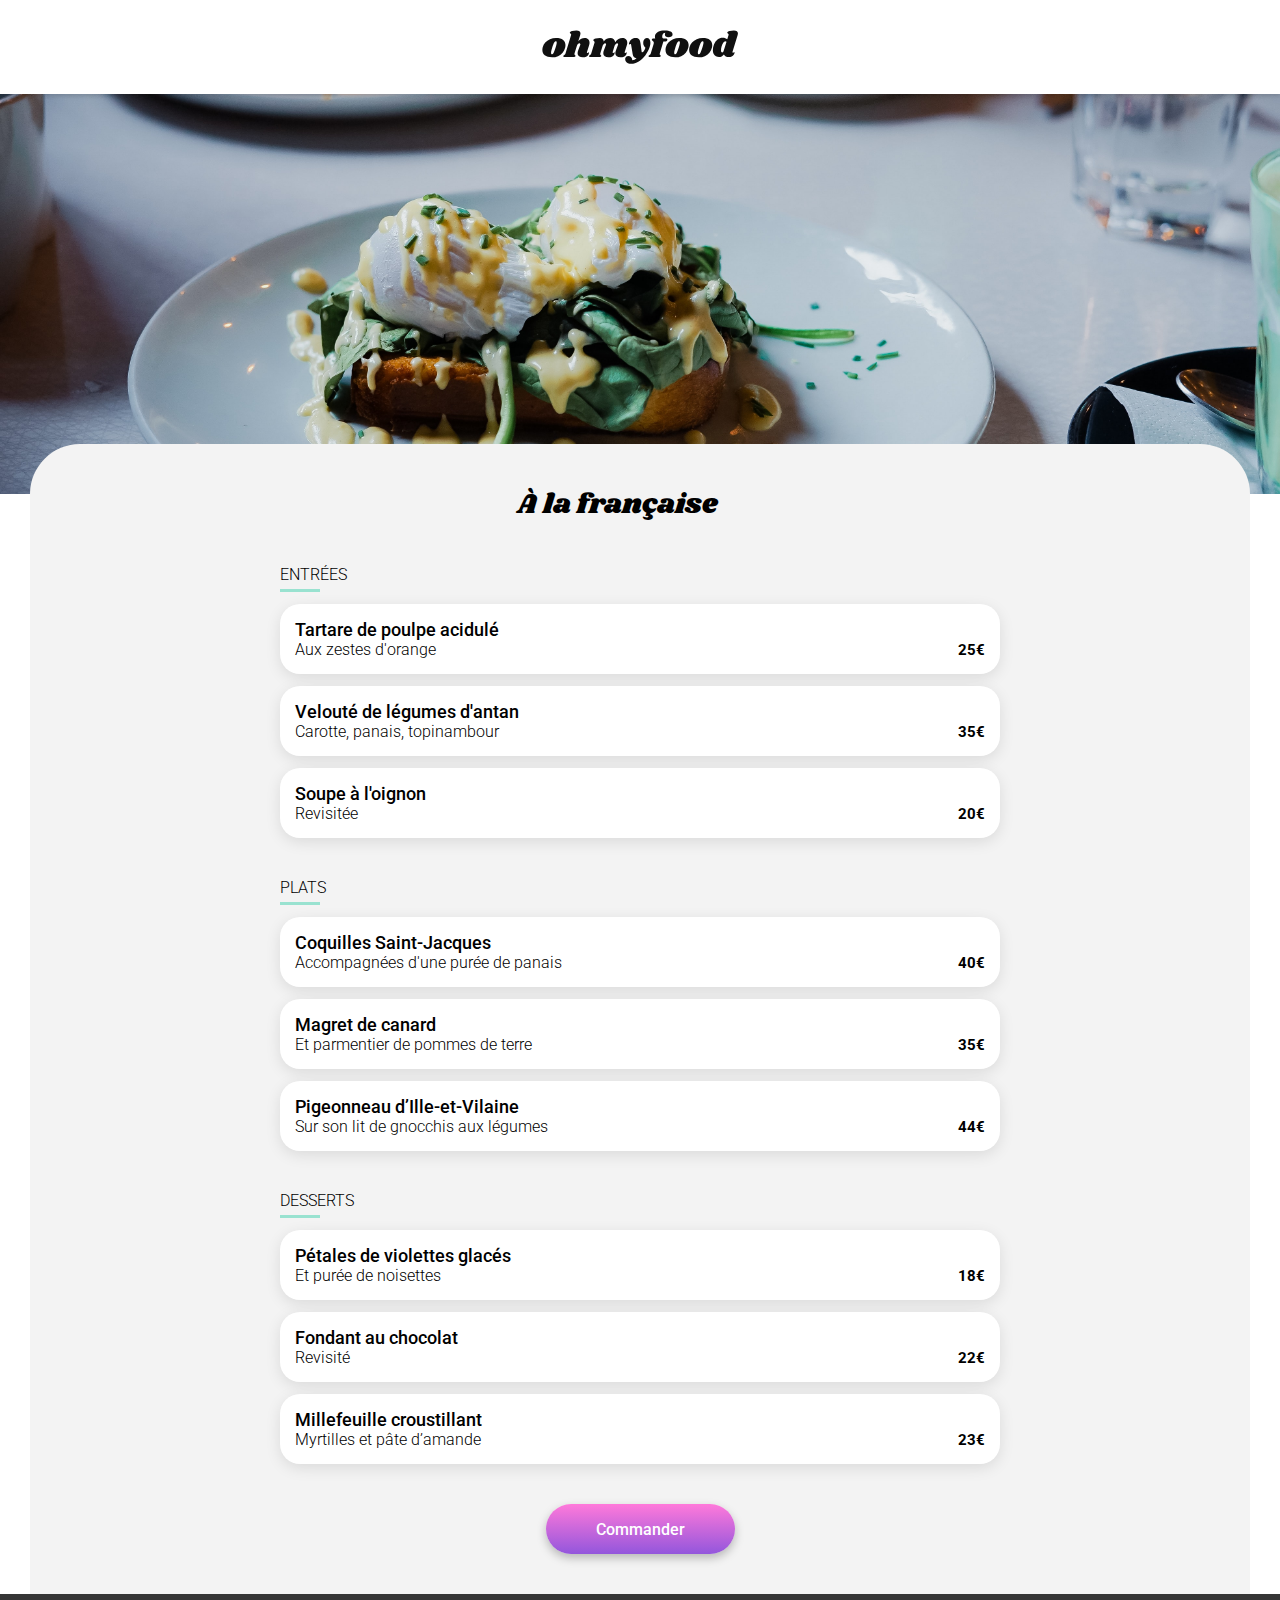
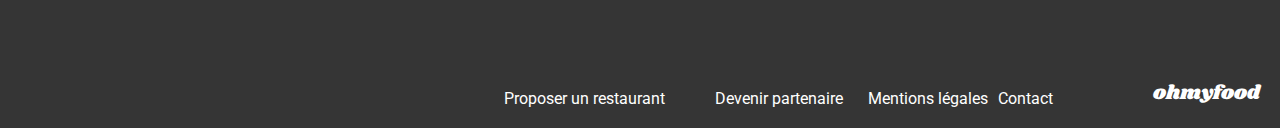
==== restaurants/menu_a_la_francaise.html @ 2fc17d80 "Ajout des pages menu pour chaque restaurant" ====
<!DOCTYPE html>
<html lang="fr">

<head>
    <title>Menu - À la française</title>
    <meta charset="utf-8">
    <meta name="viewport" content="width=device-width, initial-scale=1">
    <link rel="stylesheet" href="../assets/css/main.css">
    <link rel="stylesheet" href="../assets/css/animation.css">
    <link rel="stylesheet" href="../assets/css/menu.css">
    <link rel="preconnect" href="https://fonts.googleapis.com">
    <link rel="preconnect" href="https://fonts.gstatic.com" crossorigin>
    <link href="https://fonts.googleapis.com/css2?family=Roboto:wght@100;300;400;500;700;900&family=Shrikhand&display=swap" rel="stylesheet">
    <link rel="stylesheet" href="https://cdnjs.cloudflare.com/ajax/libs/font-awesome/6.4.2/css/all.min.css"
        integrity="sha512-z3gLpd7yknf1YoNbCzqRKc4qyor8gaKU1qmn+CShxbuBusANI9QpRohGBreCFkKxLhei6S9CQXFEbbKuqLg0DA=="
        crossorigin="anonymous" referrerpolicy="no-referrer">
</head>

<body>

<header>
    <nav>
        <a class="back_button" href="../index.html">
            <i class="fa-solid fa-arrow-left"></i>
        </a>
        <img src="../assets/images/logo/ohmyfood@2x.svg" alt="Logo OhMyFood">
    </nav>
</header>

<main>
    <img class="background-image" src="../assets/images/restaurants/toa-heftiba-DQKerTsQwi0-unsplash.jpg">
    <div class="restaurant">
        <div class="restaurant__nom">
            <h1>À la française</h1>
            <i class="fa-regular fa-heart"></i>
        </div>
        <div class="restaurant__menu">
            <h2 class="restaurant__menu--service">ENTRÉES</h2>
            <div class="restaurant__menu--plats">
                <article class="card">
                    <div class="card__text">
                        <h3>Tartare de poulpe acidulé</h3>
                        <p>Aux zestes d'orange</p>
                    </div>
                    <p class="card__prix">25€</p>
                </article>
                <article class="card">
                    <div class="card__text">
                        <h3>Velouté de légumes d'antan</h3>
                        <p>Carotte, panais, topinambour</p>
                    </div>
                    <p class="card__prix">35€</p>
                </article>
                <article class="card">
                    <div class="card__text">
                        <h3>Soupe à l'oignon</h3>
                        <p>Revisitée</p>
                    </div>
                    <p class="card__prix">20€</p>
                </article>
            </div>
        </div>
        <div class="restaurant__menu">
            <h2 class="restaurant__menu--service">PLATS</h2>
            <div class="restaurant__menu--plats">
                <article class="card">
                    <div class="card__text">
                        <h3>Coquilles Saint-Jacques</h3>
                        <p>Accompagnées d'une purée de panais</p>
                    </div>
                    <p class="card__prix">40€</p>
                </article>
                <article class="card">
                    <div class="card__text">
                        <h3>Magret de canard</h3>
                        <p>Et parmentier de pommes de terre</p>
                    </div>
                    <p class="card__prix">35€</p>
                </article>
                <article class="card">
                    <div class="card__text">
                        <h3>Pigeonneau d’Ille-et-Vilaine</h3>
                        <p>Sur son lit de gnocchis aux légumes</p>
                    </div>
                    <p class="card__prix">44€</p>
                </article>
            </div>
        </div>
        <div class="restaurant__menu">
            <h2 class="restaurant__menu--service">DESSERTS</h2>
            <div class="restaurant__menu--plats">
                <article class="card">
                    <div class="card__text">
                        <h3>Pétales de violettes glacés</h3>
                        <p>Et purée de noisettes</p>
                    </div>
                    <p class="card__prix">18€</p>
                </article>
                <article class="card">
                    <div class="card__text">
                        <h3>Fondant au chocolat</h3>
                        <p>Revisité</p>
                    </div>
                    <p class="card__prix">22€</p>
                </article>
                <article class="card">
                    <div class="card__text">
                        <h3>Millefeuille croustillant</h3>
                        <p>Myrtilles et pâte d’amande</p>
                    </div>
                    <p class="card__prix">23€</p>
                </article>
            </div>
        </div>
        <a class="button">Commander</a>
    </div>
</main>

<footer>
    <h2>ohmyfood</h2>
    <div class="links">
        <a class="links__icon" href="#">
            <i class="fa-solid fa-utensils"></i>
            <p>Proposer un restaurant</p>
        </a>
        <a class="links__icon" href="#">
            <i class="fa-solid fa-handshake-angle"></i>
            <p>Devenir partenaire</p>
        </a>
        <div class="links__other">
            <a href="#">Mentions légales</a>
            <a href="#">Contact</a>
        </div>
    </div>
</footer>

</body>

</html>
---- assets/css/main.css ----
/* General */
* {
  margin: 0;
  font-family: "Roboto", sans-serif;
}

body {
  display: flex;
  flex-direction: column;
}

h1, h2 {
  font-size: 24px;
  font-weight: 700;
}

a {
  color: inherit;
  text-decoration: none;
}

.fa-heart {
  color: #101010;
  font-size: 24px;
}

section {
  display: flex;
  flex-direction: column;
  padding: 40px 20px;
  gap: 18px;
}
@media (min-width: 1020px) {
  section {
    padding: 40px 15%;
  }
}
@media (min-width: 1440px) {
  section {
    padding: 40px 25%;
  }
}

.button {
  height: 50px;
  max-width: fit-content;
  display: flex;
  align-items: center;
  border-radius: 25px;
  background: linear-gradient(#FF79DA, #9356DC);
  box-shadow: 0 4px 10px rgba(0, 0, 0, 0.25);
  padding: 0 20px;
  color: white;
  font-size: 16px;
  font-weight: 500;
}

/* Header */
header nav {
  display: flex;
  justify-content: center;
  align-items: center;
  position: relative;
  box-shadow: 0 2px 4px rgba(0, 0, 0, 0.15);
  padding: 30px 0 15px 0;
  z-index: 1;
}
@media (min-width: 768px) {
  header nav {
    padding: 30px 0;
  }
}
header nav .back_button {
  position: absolute;
  left: 25px;
}
header nav .back_button .fa-arrow-left {
  font-size: 24px;
}
header form {
  display: flex;
  justify-content: center;
  background: #eaeaea;
  padding: 15px 0;
  color: #353535;
}
header form input {
  width: 175px;
  border: none;
  outline: none;
  text-align: center;
  background-color: #eaeaea;
  padding-left: 15px;
  color: #353535;
  font-size: 18px;
  font-weight: 500;
}
header form input::placeholder {
  color: #353535;
  opacity: 1;
}

/* Footer */
footer {
  display: flex;
  flex-direction: column;
  background: #353535;
  padding: 20px 0 20px 20px;
  color: white;
  gap: 15px;
}
@media (min-width: 1024px) {
  footer {
    height: 114px;
    flex-direction: row-reverse;
    align-items: flex-end;
    padding: 0 20px 20px 0;
    gap: 100px;
  }
}
footer h2 {
  font-family: "Shrikhand", serif;
  font-size: 20px;
  font-weight: 400;
}
footer .links {
  display: flex;
  flex-direction: column;
  gap: 10px;
}
@media (min-width: 1024px) {
  footer .links {
    flex-direction: row;
    gap: 25px;
  }
}
footer .links__icon {
  display: flex;
}
footer .links__icon i {
  width: 25px;
}
footer .links__other {
  display: flex;
  flex-direction: column;
  gap: 10px;
}
@media (min-width: 1024px) {
  footer .links__other {
    flex-direction: row;
  }
}

/* introduction */
.intro {
  align-items: center;
  text-align: center;
  background: #F3F3F3;
}
.intro p {
  font-size: 18px;
  font-weight: 300;
}
.intro .button {
  margin-top: 10px;
}

/* information */
.info__cards {
  display: grid;
  grid-template-columns: 1fr;
  padding-top: 10px;
  gap: 18px;
}
@media (min-width: 768px) {
  .info__cards {
    display: grid;
    grid-template-columns: 1fr 1fr 1fr;
  }
}
.info__cards .card {
  display: flex;
  flex-direction: row;
  align-items: center;
  position: relative;
  padding-left: 10px;
}
.info__cards .card__num {
  height: 24px;
  width: 24px;
  display: flex;
  justify-content: center;
  align-items: center;
  position: absolute;
  left: -5px;
  border-radius: 100%;
  background: #9356DC;
  color: white;
  font-size: 14px;
  font-weight: 500;
}
.info__cards .card__text {
  height: 100%;
  width: 100%;
  display: flex;
  align-items: center;
  box-sizing: border-box;
  border-radius: 20px;
  background: #F3F3F3;
  box-shadow: 0 4px 15px rgba(0, 0, 0, 0.15);
  padding: 25px 35px;
  font-weight: 500;
  gap: 30px;
}
.info__cards .card__text i {
  color: #7E7E7E;
}
.info__cards .card__text .fa-store {
  color: #9356DC;
}

/* Restaurants */
.restaurants {
  background: #F3F3F3;
}
.restaurants__cards {
  display: grid;
  grid-template-columns: 1fr;
  gap: 20px;
}
@media (min-width: 768px) {
  .restaurants__cards {
    grid-template-columns: 1fr 1fr;
  }
}
.restaurants__cards .card {
  height: 250px;
  max-width: 100%;
  display: flex;
  flex-direction: column;
  position: relative;
  border-radius: 15px;
  box-shadow: 0 4px 15px rgba(0, 0, 0, 0.1);
}
.restaurants__cards .card img {
  height: 175px;
  object-fit: cover;
  border-radius: 15px 15px 0 0;
}
.restaurants__cards .card__new {
  height: 30px;
  width: 80px;
  display: flex;
  justify-content: center;
  align-items: center;
  position: absolute;
  top: 15px;
  right: 10px;
  border-radius: 2px;
  background: #99E2D0;
  color: #008766;
  font-size: 14px;
  font-weight: 500;
}
.restaurants__cards .card__content {
  display: flex;
  flex-direction: row;
  justify-content: space-between;
  align-items: center;
  padding: 15px 25px 0 15px;
}
.restaurants__cards .card__content h3 {
  font-size: 18px;
}
.restaurants__cards .card__content p {
  padding-top: 2.5px;
  font-size: 17px;
  font-weight: 300;
}
---- assets/css/menu.css ----
main {
  display: flex;
  flex-direction: column;
  align-items: center;
}
main .background-image {
  width: 100%;
  display: flex;
  object-fit: cover;
  position: absolute;
}
@media (min-width: 768px) {
  main .background-image {
    height: 55%;
    object-position: 50% -175px;
  }
}
@media (min-width: 1220px) {
  main .background-image {
    height: 400px;
    object-position: 50% 60%;
  }
}

.restaurant {
  width: 100%;
  margin-top: 50%;
  display: flex;
  flex-direction: column;
  box-sizing: border-box;
  position: relative;
  border-top-left-radius: 50px;
  border-top-right-radius: 50px;
  background: #F3F3F3;
  padding: 40px 15px;
  gap: 40px;
}
@media (min-width: 768px) {
  .restaurant {
    margin-top: 30%;
    padding: 40px 150px;
  }
}
@media (min-width: 1220px) {
  .restaurant {
    width: 1220px;
    margin-top: 350px;
    padding: 40px 250px;
  }
}
.restaurant__nom {
  display: flex;
  justify-content: space-between;
  align-items: center;
}
@media (min-width: 768px) {
  .restaurant__nom {
    justify-content: center;
    gap: 20px;
  }
}
.restaurant__nom h1 {
  font-family: "Shrikhand", serif;
  font-size: 28px;
  font-weight: 400;
}
.restaurant__nom i {
  padding-right: 25px;
}
.restaurant__menu {
  display: flex;
  flex-direction: column;
  gap: 12px;
}
.restaurant__menu--service {
  width: 40px;
  border-bottom: 3px solid #99E2D0;
  padding-bottom: 5px;
  font-size: 16px;
  font-weight: 300;
}
.restaurant__menu--plats {
  display: grid;
  grid-template-rows: 1fr;
  gap: 12px;
}
.restaurant__menu--plats .card {
  display: flex;
  flex-direction: row;
  justify-content: space-between;
  align-items: end;
  border-radius: 20px;
  background: white;
  box-shadow: 0 4px 15px rgba(0, 0, 0, 0.1);
  padding: 15px 15px;
}
.restaurant__menu--plats .card__text h3 {
  font-size: 18px;
  font-weight: 500;
}
.restaurant__menu--plats .card__text p {
  font-size: 16px;
  font-weight: 300;
}
.restaurant__menu--plats .card__prix {
  font-size: 15px;
  font-weight: 700;
}
.restaurant .button {
  align-self: center;
  padding-left: 50px;
  padding-right: 50px;
}
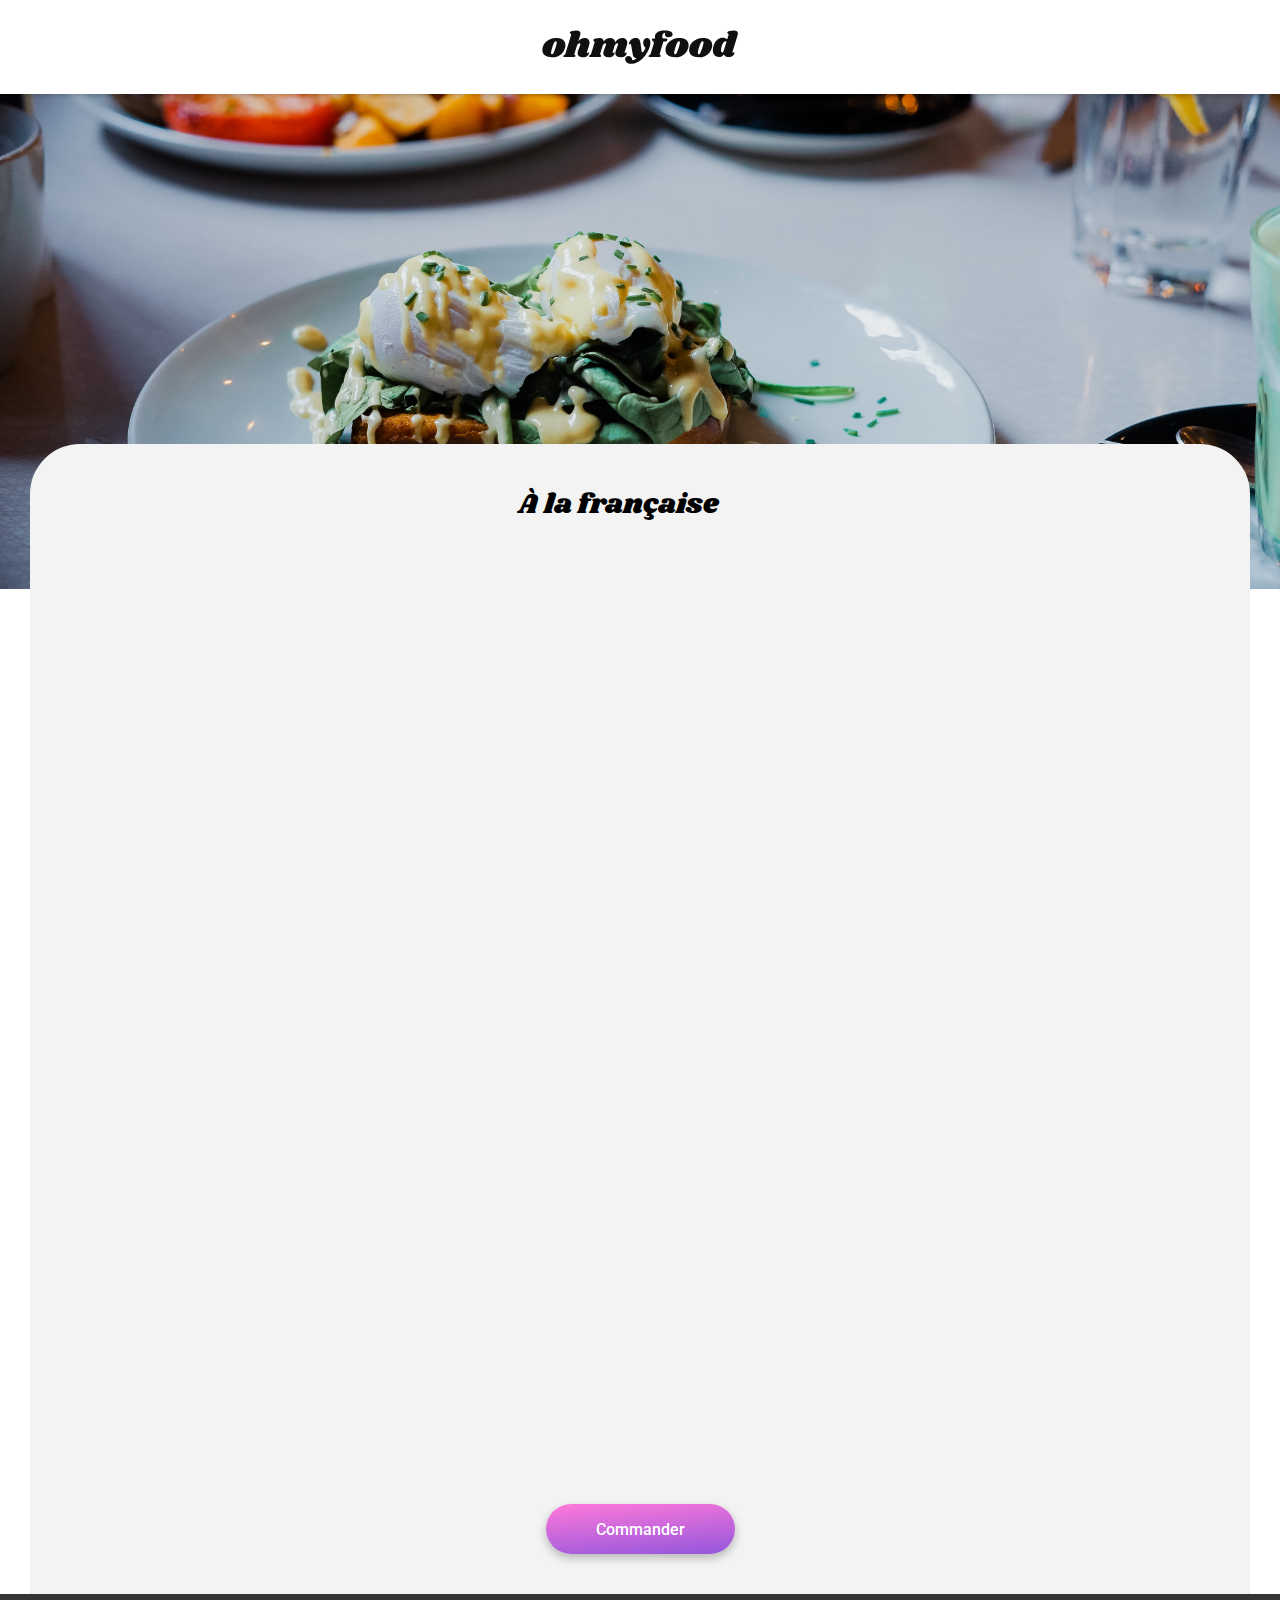
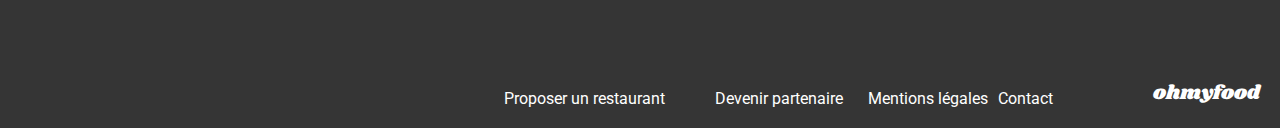
==== commit bc0ed120: "Ajout des animations pour chaque page" ====
--- a/restaurants/menu_a_la_francaise.html
+++ b/restaurants/menu_a_la_francaise.html
@@ -10,7 +10,8 @@
     <link rel="stylesheet" href="../assets/css/menu.css">
     <link rel="preconnect" href="https://fonts.googleapis.com">
     <link rel="preconnect" href="https://fonts.gstatic.com" crossorigin>
-    <link href="https://fonts.googleapis.com/css2?family=Roboto:wght@100;300;400;500;700;900&family=Shrikhand&display=swap" rel="stylesheet">
+    <link href="https://fonts.googleapis.com/css2?family=Roboto:wght@100;300;400;500;700;900&family=Shrikhand&display=swap"
+        rel="stylesheet">
     <link rel="stylesheet" href="https://cdnjs.cloudflare.com/ajax/libs/font-awesome/6.4.2/css/all.min.css"
         integrity="sha512-z3gLpd7yknf1YoNbCzqRKc4qyor8gaKU1qmn+CShxbuBusANI9QpRohGBreCFkKxLhei6S9CQXFEbbKuqLg0DA=="
         crossorigin="anonymous" referrerpolicy="no-referrer">
@@ -28,91 +29,121 @@
 </header>
 
 <main>
-    <img class="background-image" src="../assets/images/restaurants/toa-heftiba-DQKerTsQwi0-unsplash.jpg">
+    <img class="background-image" src="../assets/images/restaurants/toa-heftiba-DQKerTsQwi0-unsplash.jpg" alt='Image du plat signature de "À la française"'>
     <div class="restaurant">
         <div class="restaurant__nom">
             <h1>À la française</h1>
-            <i class="fa-regular fa-heart"></i>
+            <div class="like">
+                <i class="fa-regular fa-heart"></i>
+                <i class="fa-solid fa-heart"></i>
+            </div>
         </div>
-        <div class="restaurant__menu">
+        <div class="restaurant__menu entrees">
             <h2 class="restaurant__menu--service">ENTRÉES</h2>
             <div class="restaurant__menu--plats">
-                <article class="card">
-                    <div class="card__text">
-                        <h3>Tartare de poulpe acidulé</h3>
-                        <p>Aux zestes d'orange</p>
+                <article class="plat">
+                    <div class="plat__content">
+                        <div class="plat__content--text">
+                            <h3>Tartare de poulpe acidulé</h3>
+                            <p>Aux zestes d'orange</p>
+                        </div>
+                        <p class="plat__content--prix">25€</p>
                     </div>
-                    <p class="card__prix">25€</p>
+                    <i class="fa-solid fa-circle-check"></i>
                 </article>
-                <article class="card">
-                    <div class="card__text">
-                        <h3>Velouté de légumes d'antan</h3>
-                        <p>Carotte, panais, topinambour</p>
+                <article class="plat">
+                    <div class="plat__content">
+                        <div class="plat__content--text">
+                            <h3>Velouté de légumes d'antan</h3>
+                            <p>Carotte, panais, topinambour</p>
+                        </div>
+                        <p class="plat__content--prix">35€</p>
                     </div>
-                    <p class="card__prix">35€</p>
+                    <i class="fa-solid fa-circle-check"></i>
                 </article>
-                <article class="card">
-                    <div class="card__text">
-                        <h3>Soupe à l'oignon</h3>
-                        <p>Revisitée</p>
+                <article class="plat">
+                    <div class="plat__content">
+                        <div class="plat__content--text">
+                            <h3>Soupe à l'oignon</h3>
+                            <p>Revisitée</p>
+                        </div>
+                        <p class="plat__content--prix">20€</p>
                     </div>
-                    <p class="card__prix">20€</p>
+                    <i class="fa-solid fa-circle-check"></i>
                 </article>
             </div>
         </div>
-        <div class="restaurant__menu">
+        <div class="restaurant__menu plats">
             <h2 class="restaurant__menu--service">PLATS</h2>
             <div class="restaurant__menu--plats">
-                <article class="card">
-                    <div class="card__text">
-                        <h3>Coquilles Saint-Jacques</h3>
-                        <p>Accompagnées d'une purée de panais</p>
+                <article class="plat">
+                    <div class="plat__content">
+                        <div class="plat__content--text">
+                            <h3>Coquilles Saint-Jacques</h3>
+                            <p>Accompagnées d'une purée de panais</p>
+                        </div>
+                        <p class="plat__content--prix">40€</p>
                     </div>
-                    <p class="card__prix">40€</p>
+                    <i class="fa-solid fa-circle-check"></i>
                 </article>
-                <article class="card">
-                    <div class="card__text">
-                        <h3>Magret de canard</h3>
-                        <p>Et parmentier de pommes de terre</p>
+                <article class="plat">
+                    <div class="plat__content">
+                        <div class="plat__content--text">
+                            <h3>Magret de canard</h3>
+                            <p>Et parmentier de pommes de terre</p>
+                        </div>
+                        <p class="plat__content--prix">35€</p>
                     </div>
-                    <p class="card__prix">35€</p>
+                    <i class="fa-solid fa-circle-check"></i>
                 </article>
-                <article class="card">
-                    <div class="card__text">
-                        <h3>Pigeonneau d’Ille-et-Vilaine</h3>
-                        <p>Sur son lit de gnocchis aux légumes</p>
+                <article class="plat">
+                    <div class="plat__content">
+                        <div class="plat__content--text">
+                            <h3>Pigeonneau d’Ille-et-Vilaine</h3>
+                            <p>Sur son lit de gnocchis aux légumes</p>
+                        </div>
+                        <p class="plat__content--prix">44€</p>
                     </div>
-                    <p class="card__prix">44€</p>
+                    <i class="fa-solid fa-circle-check"></i>
                 </article>
             </div>
         </div>
-        <div class="restaurant__menu">
+        <div class="restaurant__menu desserts">
             <h2 class="restaurant__menu--service">DESSERTS</h2>
             <div class="restaurant__menu--plats">
-                <article class="card">
-                    <div class="card__text">
-                        <h3>Pétales de violettes glacés</h3>
-                        <p>Et purée de noisettes</p>
+                <article class="plat">
+                    <div class="plat__content">
+                        <div class="plat__content--text">
+                            <h3>Pétales de violettes glacés</h3>
+                            <p>Et purée de noisettes</p>
+                        </div>
+                        <p class="plat__content--prix">18€</p>
                     </div>
-                    <p class="card__prix">18€</p>
+                    <i class="fa-solid fa-circle-check"></i>
                 </article>
-                <article class="card">
-                    <div class="card__text">
-                        <h3>Fondant au chocolat</h3>
-                        <p>Revisité</p>
+                <article class="plat">
+                    <div class="plat__content">
+                        <div class="plat__content--text">
+                            <h3>Fondant au chocolat</h3>
+                            <p>Revisité</p>
+                        </div>
+                        <p class="plat__content--prix">22€</p>
                     </div>
-                    <p class="card__prix">22€</p>
+                    <i class="fa-solid fa-circle-check"></i>
                 </article>
-                <article class="card">
-                    <div class="card__text">
-                        <h3>Millefeuille croustillant</h3>
-                        <p>Myrtilles et pâte d’amande</p>
+                <article class="plat">
+                    <div class="plat__content">
+                        <div class="plat__content--text">
+                            <h3>Millefeuille croustillant</h3>
+                            <p>Myrtilles et pâte d’amande</p>
+                        </div>
+                        <p class="plat__content--prix">23€</p>
                     </div>
-                    <p class="card__prix">23€</p>
+                    <i class="fa-solid fa-circle-check"></i>
                 </article>
             </div>
         </div>
-        <a class="button">Commander</a>
+        <a class="button button__menu">Commander</a>
     </div>
 </main>
 
@@ -129,7 +160,7 @@
         </a>
         <div class="links__other">
             <a href="#">Mentions légales</a>
-            <a href="#">Contact</a>
+            <a href="mailto:contact@ohmyfood-paris.com">Contact</a>
         </div>
     </div>
 </footer>
--- a/assets/css/main.css
+++ b/assets/css/main.css
@@ -1,4 +1,4 @@
-/* General */
+/****** General ******/
 * {
   margin: 0;
   font-family: "Roboto", sans-serif;
@@ -9,7 +9,7 @@
   flex-direction: column;
 }
 
-h1, h2 {
+h2 {
   font-size: 24px;
   font-weight: 700;
 }
@@ -19,11 +19,6 @@
   text-decoration: none;
 }
 
-.fa-heart {
-  color: #101010;
-  font-size: 24px;
-}
-
 section {
   display: flex;
   flex-direction: column;
@@ -41,29 +36,15 @@
   }
 }
 
-.button {
-  height: 50px;
-  max-width: fit-content;
-  display: flex;
-  align-items: center;
-  border-radius: 25px;
-  background: linear-gradient(#FF79DA, #9356DC);
-  box-shadow: 0 4px 10px rgba(0, 0, 0, 0.25);
-  padding: 0 20px;
-  color: white;
-  font-size: 16px;
-  font-weight: 500;
-}
-
-/* Header */
+/****** Header ******/
 header nav {
   display: flex;
   justify-content: center;
   align-items: center;
   position: relative;
+  z-index: 1;
   box-shadow: 0 2px 4px rgba(0, 0, 0, 0.15);
   padding: 30px 0 15px 0;
-  z-index: 1;
 }
 @media (min-width: 768px) {
   header nav {
@@ -88,34 +69,34 @@
   width: 175px;
   border: none;
   outline: none;
-  text-align: center;
   background-color: #eaeaea;
   padding-left: 15px;
+  text-align: center;
   color: #353535;
   font-size: 18px;
   font-weight: 500;
 }
 header form input::placeholder {
+  opacity: 1;
   color: #353535;
-  opacity: 1;
-}
-
-/* Footer */
+}
+
+/****** Footer ******/
 footer {
   display: flex;
   flex-direction: column;
+  gap: 15px;
   background: #353535;
   padding: 20px 0 20px 20px;
   color: white;
-  gap: 15px;
 }
 @media (min-width: 1024px) {
   footer {
     height: 114px;
     flex-direction: row-reverse;
     align-items: flex-end;
+    gap: 100px;
     padding: 0 20px 20px 0;
-    gap: 100px;
   }
 }
 footer h2 {
@@ -151,41 +132,39 @@
   }
 }
 
-/* introduction */
+/****** Introduction ******/
 .intro {
   align-items: center;
+  background: #F3F3F3;
   text-align: center;
-  background: #F3F3F3;
 }
 .intro p {
+  margin-bottom: 10px;
   font-size: 18px;
   font-weight: 300;
 }
-.intro .button {
-  margin-top: 10px;
-}
-
-/* information */
-.info__cards {
+
+/****** Information ******/
+.information__cards {
   display: grid;
   grid-template-columns: 1fr;
+  gap: 18px;
   padding-top: 10px;
-  gap: 18px;
 }
 @media (min-width: 768px) {
-  .info__cards {
+  .information__cards {
     display: grid;
     grid-template-columns: 1fr 1fr 1fr;
   }
 }
-.info__cards .card {
+.information__cards .info {
   display: flex;
   flex-direction: row;
   align-items: center;
   position: relative;
   padding-left: 10px;
 }
-.info__cards .card__num {
+.information__cards .info__num {
   height: 24px;
   width: 24px;
   display: flex;
@@ -199,27 +178,27 @@
   font-size: 14px;
   font-weight: 500;
 }
-.info__cards .card__text {
+.information__cards .info__text {
   height: 100%;
   width: 100%;
   display: flex;
   align-items: center;
+  gap: 30px;
+  border-radius: 20px;
+  box-shadow: 0 4px 15px rgba(0, 0, 0, 0.15);
   box-sizing: border-box;
-  border-radius: 20px;
   background: #F3F3F3;
-  box-shadow: 0 4px 15px rgba(0, 0, 0, 0.15);
   padding: 25px 35px;
   font-weight: 500;
-  gap: 30px;
-}
-.info__cards .card__text i {
+}
+.information__cards .info__text i {
   color: #7E7E7E;
 }
-.info__cards .card__text .fa-store {
+.information__cards .info__text .fa-store {
   color: #9356DC;
 }
 
-/* Restaurants */
+/****** Restaurants ******/
 .restaurants {
   background: #F3F3F3;
 }
@@ -239,13 +218,13 @@
   display: flex;
   flex-direction: column;
   position: relative;
+  box-shadow: 0 4px 15px rgba(0, 0, 0, 0.1);
   border-radius: 15px;
-  box-shadow: 0 4px 15px rgba(0, 0, 0, 0.1);
 }
 .restaurants__cards .card img {
   height: 175px;
+  border-radius: 15px 15px 0 0;
   object-fit: cover;
-  border-radius: 15px 15px 0 0;
 }
 .restaurants__cards .card__new {
   height: 30px;
--- a/assets/css/animation.css
+++ b/assets/css/animation.css
@@ -0,0 +1,152 @@
+@charset "UTF-8";
+/****** Animations générales ******/
+@keyframes apparition {
+  from {
+    opacity: 0;
+  }
+  to {
+    opacity: 1;
+  }
+}
+@keyframes disparition {
+  from {
+    opacity: 1;
+  }
+  to {
+    opacity: 0;
+  }
+}
+/****** Bouton ******/
+.button {
+  height: 50px;
+  max-width: fit-content;
+  display: flex;
+  align-items: center;
+  align-self: center;
+  border-radius: 25px;
+  box-shadow: 0 4px 10px rgba(0, 0, 0, 0.25);
+  background: linear-gradient(175deg, #FF79DA, #9356DC);
+  padding: 0 20px;
+  color: white;
+  font-size: 16px;
+  font-weight: 500;
+  transition: box-shadow 500ms, filter 500ms;
+}
+.button__menu {
+  padding-left: 50px;
+  padding-right: 50px;
+}
+.button:hover {
+  filter: brightness(115%);
+  box-shadow: 0 4px 15px rgba(0, 0, 0, 0.35);
+}
+
+/****** J'aime ******/
+.like {
+  position: relative;
+  width: 24px;
+}
+.like .fa-regular {
+  position: absolute;
+  color: #101010;
+  font-size: 24px;
+  transition: opacity 500ms;
+}
+.like .fa-solid {
+  opacity: 0;
+  background: linear-gradient(175deg, #FF79DA, #9356DC);
+  background-clip: text;
+  color: transparent;
+  font-size: 24px;
+  transition: opacity 500ms;
+}
+.like:hover .fa-regular {
+  opacity: 0;
+}
+.like:hover .fa-solid {
+  opacity: 1;
+}
+
+/****** Menu ******/
+.entrees, .plats, .desserts {
+  opacity: 0;
+  animation: apparition 750ms forwards;
+}
+
+.plats {
+  animation-delay: 500ms;
+}
+
+.desserts {
+  animation-delay: 1000ms;
+}
+
+/****** Coche ******/
+.plat {
+  position: relative;
+}
+.plat i {
+  height: 100%;
+  width: 60px;
+  display: flex;
+  justify-content: center;
+  align-items: center;
+  position: absolute;
+  right: -60px;
+  border-top-right-radius: 20px;
+  border-bottom-right-radius: 20px;
+  background: #99E2D0;
+  color: white;
+  font-size: 20px;
+  transition: right 500ms;
+}
+.plat:hover i {
+  right: 0;
+}
+.plat:hover .plat__content--text {
+  padding-right: 60px;
+}
+.plat:hover .plat__content--prix {
+  right: 60px;
+}
+
+/****** Loader ******/
+.loader {
+  height: 100%;
+  width: 100%;
+  display: flex;
+  justify-content: center;
+  align-items: center;
+  position: fixed;
+  z-index: 2;
+  top: 0px;
+  background: linear-gradient(175deg, #FF79DA, #9356DC);
+  animation: loader 250ms 1s forwards;
+}
+.loader__ohmyfood {
+  animation: disparition 250ms 750ms forwards;
+  font-size: 3em;
+  font-weight: 400;
+}
+.loader__ohmyfood--oh, .loader__ohmyfood--my, .loader__ohmyfood--food {
+  font-family: "Shrikhand", serif;
+  opacity: 0;
+  animation: apparition 250ms forwards;
+}
+.loader__ohmyfood--my {
+  animation-delay: 250ms;
+}
+.loader__ohmyfood--food {
+  animation-delay: 500ms;
+}
+
+@keyframes loader {
+  from {
+    display: flex;
+  }
+  to {
+    opacity: 0;
+    height: 0;
+    display: none;
+  }
+}--- a/assets/css/menu.css
+++ b/assets/css/menu.css
@@ -1,50 +1,46 @@
+/****** Main ******/
 main {
   display: flex;
   flex-direction: column;
   align-items: center;
 }
 main .background-image {
+  height: 55%;
   width: 100%;
   display: flex;
+  position: absolute;
   object-fit: cover;
-  position: absolute;
+  object-position: 50% -150px;
 }
 @media (min-width: 768px) {
   main .background-image {
-    height: 55%;
-    object-position: 50% -175px;
-  }
-}
-@media (min-width: 1220px) {
-  main .background-image {
-    height: 400px;
     object-position: 50% 60%;
   }
 }
 
+/****** Restaurant menu ******/
 .restaurant {
   width: 100%;
-  margin-top: 50%;
   display: flex;
   flex-direction: column;
+  gap: 40px;
+  position: relative;
   box-sizing: border-box;
-  position: relative;
+  margin-top: 250px;
   border-top-left-radius: 50px;
   border-top-right-radius: 50px;
   background: #F3F3F3;
   padding: 40px 15px;
-  gap: 40px;
 }
 @media (min-width: 768px) {
   .restaurant {
-    margin-top: 30%;
+    margin-top: 350px;
     padding: 40px 150px;
   }
 }
 @media (min-width: 1220px) {
   .restaurant {
     width: 1220px;
-    margin-top: 350px;
     padding: 40px 250px;
   }
 }
@@ -64,9 +60,6 @@
   font-size: 28px;
   font-weight: 400;
 }
-.restaurant__nom i {
-  padding-right: 25px;
-}
 .restaurant__menu {
   display: flex;
   flex-direction: column;
@@ -84,30 +77,57 @@
   grid-template-rows: 1fr;
   gap: 12px;
 }
-.restaurant__menu--plats .card {
+
+/****** Plats ******/
+.plat {
+  display: flex;
+  flex-direction: row;
+  position: relative;
+  box-shadow: 0 4px 15px rgba(0, 0, 0, 0.1);
+  border-radius: 20px;
+  background: white;
+  overflow: hidden;
+}
+.plat__content {
+  width: 100%;
   display: flex;
   flex-direction: row;
   justify-content: space-between;
-  align-items: end;
-  border-radius: 20px;
-  background: white;
-  box-shadow: 0 4px 15px rgba(0, 0, 0, 0.1);
-  padding: 15px 15px;
+  position: relative;
+  overflow: hidden;
 }
-.restaurant__menu--plats .card__text h3 {
+.plat__content--text {
+  width: auto;
+  display: flex;
+  flex-direction: column;
+  position: relative;
+  padding: 15px;
+  overflow: hidden;
+  transition: padding-right 500ms;
+}
+.plat__content--text h3, .plat__content--text p {
+  white-space: nowrap;
+  overflow: hidden;
+  text-overflow: ellipsis;
+}
+.plat__content--text h3 {
   font-size: 18px;
   font-weight: 500;
 }
-.restaurant__menu--plats .card__text p {
+.plat__content--text p {
   font-size: 16px;
   font-weight: 300;
 }
-.restaurant__menu--plats .card__prix {
+.plat__content--prix {
+  display: flex;
+  flex: 0;
+  align-items: flex-end;
+  justify-content: flex-end;
+  position: relative;
+  align-self: flex-end;
+  right: 0;
   font-size: 15px;
   font-weight: 700;
-}
-.restaurant .button {
-  align-self: center;
-  padding-left: 50px;
-  padding-right: 50px;
+  padding: 15px;
+  transition: right 500ms;
 }